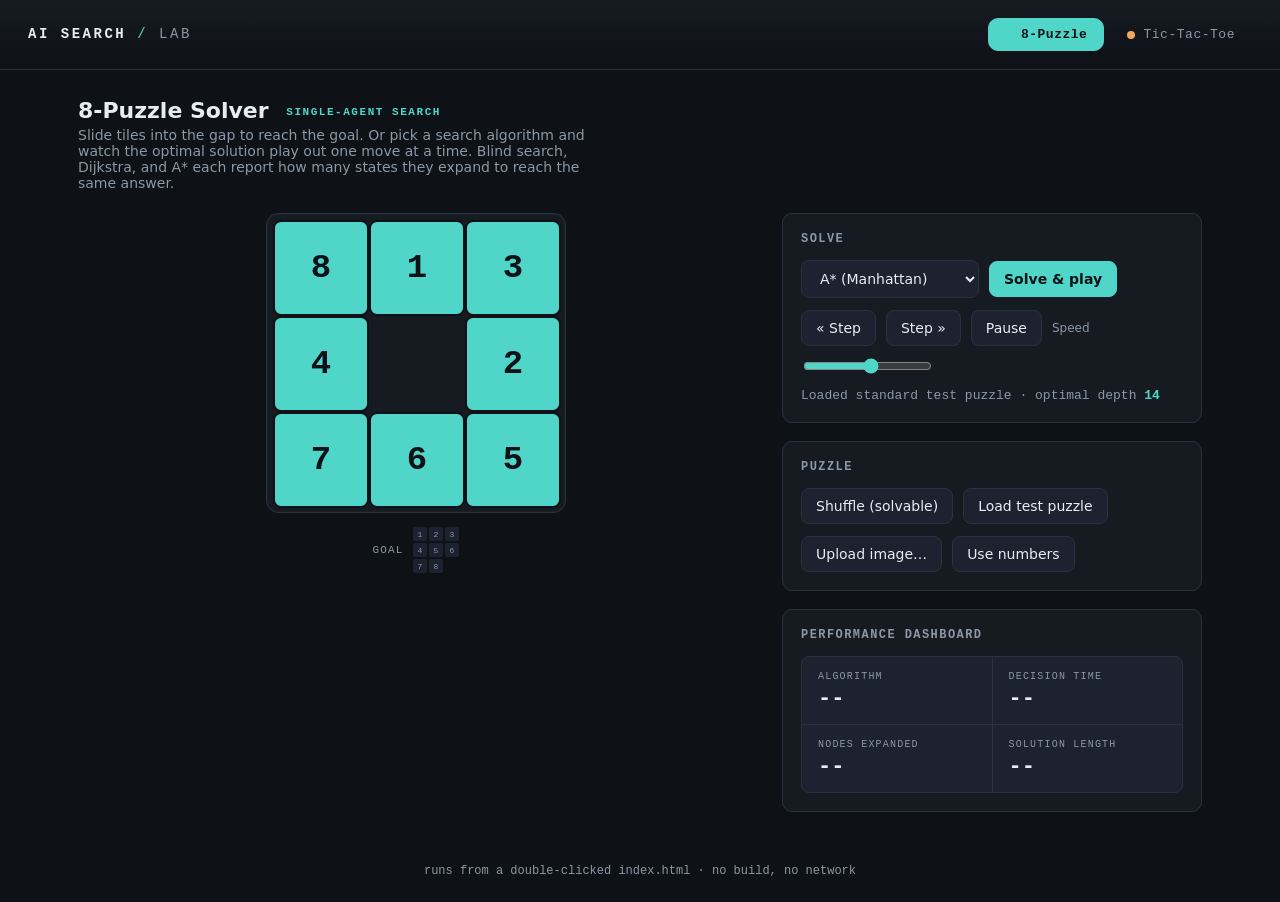
==== index.html @ d5def79c "Initial AI Search Lab project" ====
<!DOCTYPE html>
<html lang="en">
<head>
  <meta charset="utf-8">
  <meta name="viewport" content="width=device-width, initial-scale=1">
  <title>AI Search Lab</title>
  <link rel="stylesheet" href="css/main.css">
  <link rel="stylesheet" href="css/module_a.css">
  <link rel="stylesheet" href="css/module_b.css">
</head>
<body class="theme-a">

  <header class="topbar">
    <div class="brand"><b>AI Search</b> <span class="dot">/</span> Lab</div>
    <nav class="tabs" role="tablist">
      <button class="tab tab-a" role="tab" data-target="module-a" aria-selected="true">
        <span class="swatch"></span>8-Puzzle
      </button>
      <button class="tab tab-b" role="tab" data-target="module-b" aria-selected="false">
        <span class="swatch"></span>Tic-Tac-Toe
      </button>
    </nav>
  </header>

  <!-- ============ MODULE A: 8-PUZZLE ============ -->
  <section class="panel active" id="module-a">
    <h1 class="module-title">8-Puzzle Solver <span class="kind">single-agent search</span></h1>
    <p class="module-sub">
      Slide tiles into the gap to reach the goal. Or pick a search algorithm and watch the
      optimal solution play out one move at a time. Blind search, Dijkstra, and A* each report
      how many states they expand to reach the same answer.
    </p>

    <div class="stage">
      <div class="puzzle-wrap">
        <div class="puzzle-board" aria-label="8-puzzle board"></div>
        <div class="goal-preview">
          goal
          <div class="mini-grid">
            <div>1</div><div>2</div><div>3</div>
            <div>4</div><div>5</div><div>6</div>
            <div>7</div><div>8</div><div class="blank"></div>
          </div>
        </div>
        <div class="solved-banner" id="a-banner"></div>
      </div>

      <div>
        <div class="card">
          <h3>Solve</h3>
          <div class="row">
            <select class="btn" id="a-algo">
              <option value="bfs">Blind search (BFS)</option>
              <option value="dijkstra">Dijkstra</option>
              <option value="astar" selected>A* (Manhattan)</option>
            </select>
            <button class="btn primary" id="a-play">Solve &amp; play</button>
          </div>
          <div class="row">
            <button class="btn" id="a-back">&laquo; Step</button>
            <button class="btn" id="a-step">Step &raquo;</button>
            <button class="btn" id="a-pause">Pause</button>
            <span class="btn-label">Speed</span>
            <input type="range" id="a-speed" min="40" max="680" value="380">
          </div>
          <div class="row"><div class="status" id="a-status"></div></div>
        </div>

        <div class="card">
          <h3>Puzzle</h3>
          <div class="row">
            <button class="btn" id="a-shuffle">Shuffle (solvable)</button>
            <button class="btn" id="a-test">Load test puzzle</button>
          </div>
          <div class="row">
            <button class="btn" id="a-upload">Upload image&hellip;</button>
            <button class="btn" id="a-numbers">Use numbers</button>
            <input type="file" id="a-file" accept="image/png,image/jpeg">
          </div>
        </div>

        <div class="card">
          <h3>Performance dashboard</h3>
          <div id="a-dashboard"></div>
        </div>
      </div>
    </div>
  </section>

  <!-- ============ MODULE B: TIC-TAC-TOE ============ -->
  <section class="panel" id="module-b">
    <h1 class="module-title">Tic-Tac-Toe <span class="kind">adversarial search</span></h1>
    <p class="module-sub">
      Play against a perfect AI, or watch two AIs play each other. The AI uses Minimax or
      Alpha-Beta pruning &mdash; both choose the same move, but the dashboard shows how many
      fewer nodes pruning needs to explore.
    </p>

    <div class="stage">
      <div class="ttt-wrap">
        <div class="ttt-board" aria-label="tic-tac-toe board"></div>
        <div class="ttt-result" id="b-result"></div>
        <div class="legend"><span><span class="x">X</span> moves first</span><span><span class="o">O</span> moves second</span></div>
      </div>

      <div>
        <div class="card">
          <h3>Game</h3>
          <div class="row">
            <span class="btn-label">Mode</span>
            <select class="btn" id="b-mode">
              <option value="hva" selected>Human vs AI</option>
              <option value="ava">AI vs AI</option>
              <option value="hvh">Human vs Human</option>
            </select>
          </div>
          <div class="row">
            <span class="btn-label">AI uses</span>
            <select class="btn" id="b-algo">
              <option value="alphabeta" selected>Alpha-Beta</option>
              <option value="minimax">Minimax</option>
            </select>
            <button class="btn primary" id="b-reset">New game</button>
          </div>
          <div class="row"><div class="status" id="b-status"></div></div>
        </div>

        <div class="card">
          <h3>Performance dashboard</h3>
          <div id="b-dashboard"></div>
        </div>
      </div>
    </div>
  </section>

  <footer class="note">runs from a double-clicked index.html &middot; no build, no network</footer>

  <!-- Classic scripts, loaded in dependency order.
       (No ES modules: those are blocked from file:// in Chrome.) -->
  <script src="js/shared/namespace.js"></script>
  <script src="js/shared/utils.js"></script>
  <script src="js/shared/priority_queue.js"></script>
  <script src="js/shared/dashboard.js"></script>

  <script src="js/module_a/puzzle.js"></script>
  <script src="js/module_a/solvers/_common.js"></script>
  <script src="js/module_a/solvers/bfs.js"></script>
  <script src="js/module_a/solvers/dijkstra.js"></script>
  <script src="js/module_a/solvers/astar.js"></script>
  <script src="js/module_a/image_slicer.js"></script>
  <script src="js/module_a/animation.js"></script>
  <script src="js/module_a/ui_a.js"></script>

  <script src="js/module_b/game.js"></script>
  <script src="js/module_b/minimax.js"></script>
  <script src="js/module_b/alphabeta.js"></script>
  <script src="js/module_b/ui_b.js"></script>

  <script src="js/app.js"></script>
</body>
</html>
---- css/main.css ----
/* ============================================================
   AI Search Lab — shared shell & design system
   Instrument-panel aesthetic. Two accents encode search type:
   phosphor-cyan = Module A (planning toward a goal),
   amber = Module B (planning against an opponent).
   The active module sets --accent via a body theme class.
   ============================================================ */

:root {
  --ink:        #0E1116;
  --surface:    #161B22;
  --surface-2:  #1C2230;
  --border:     #2A323D;
  --text:       #E6EDF3;
  --muted:      #8B98A5;
  --accent-a:   #4FD6C8;  /* Module A — phosphor cyan */
  --accent-b:   #F0A85C;  /* Module B — amber */
  --danger:     #F2667C;
  --accent:     var(--accent-a); /* overridden by theme class */

  --mono: ui-monospace, "SF Mono", SFMono-Regular, Menlo, Consolas, "Liberation Mono", monospace;
  --sans: system-ui, -apple-system, "Segoe UI", Roboto, Helvetica, Arial, sans-serif;

  --r: 10px;
  --gap: 16px;
}

body.theme-a { --accent: var(--accent-a); }
body.theme-b { --accent: var(--accent-b); }

* { box-sizing: border-box; }

html, body {
  margin: 0;
  background: var(--ink);
  color: var(--text);
  font-family: var(--sans);
  -webkit-font-smoothing: antialiased;
}

/* ---- top bar / tabs ---- */
.topbar {
  display: flex; align-items: baseline; gap: 24px;
  padding: 18px 28px;
  border-bottom: 1px solid var(--border);
  background: linear-gradient(180deg, var(--surface) 0%, var(--ink) 100%);
}
.brand {
  font-family: var(--mono);
  font-size: 14px; letter-spacing: 0.18em; text-transform: uppercase;
  color: var(--muted);
}
.brand b { color: var(--text); font-weight: 600; }
.brand .dot { color: var(--accent); }

.tabs { display: flex; gap: 6px; margin-left: auto; }
.tab {
  font-family: var(--mono);
  font-size: 13px; letter-spacing: 0.04em;
  background: transparent; color: var(--muted);
  border: 1px solid transparent; border-radius: var(--r);
  padding: 8px 16px; cursor: pointer;
  transition: color .15s, border-color .15s, background .15s;
}
.tab:hover { color: var(--text); }
.tab[aria-selected="true"] {
  color: var(--ink); background: var(--accent);
  border-color: var(--accent); font-weight: 600;
}
.tab .swatch {
  display: inline-block; width: 8px; height: 8px; border-radius: 50%;
  margin-right: 8px; vertical-align: middle;
}
.tab.tab-a .swatch { background: var(--accent-a); }
.tab.tab-b .swatch { background: var(--accent-b); }

/* ---- layout ---- */
.panel { display: none; padding: 28px; max-width: 1180px; margin: 0 auto; }
.panel.active { display: block; }

.stage {
  display: grid;
  grid-template-columns: minmax(280px, 1fr) minmax(320px, 420px);
  gap: 28px;
  align-items: start;
}
@media (max-width: 880px) { .stage { grid-template-columns: 1fr; } }

.module-title { margin: 0 0 4px; font-size: 22px; font-weight: 650; }
.module-sub { margin: 0 0 22px; color: var(--muted); font-size: 14px; max-width: 60ch; }
.module-title .kind {
  font-family: var(--mono); font-size: 11px; letter-spacing: .14em;
  text-transform: uppercase; color: var(--accent); margin-left: 10px;
  vertical-align: middle;
}

/* ---- cards ---- */
.card {
  background: var(--surface);
  border: 1px solid var(--border);
  border-radius: var(--r);
  padding: 18px;
}
.card + .card { margin-top: 18px; }
.card h3 {
  margin: 0 0 14px; font-size: 12px; letter-spacing: .12em;
  text-transform: uppercase; color: var(--muted); font-family: var(--mono);
}

/* ---- controls ---- */
.row { display: flex; flex-wrap: wrap; gap: 10px; align-items: center; }
.row + .row { margin-top: 12px; }

button.btn, select.btn {
  font-family: var(--sans); font-size: 14px;
  background: var(--surface-2); color: var(--text);
  border: 1px solid var(--border); border-radius: 8px;
  padding: 9px 14px; cursor: pointer;
  transition: border-color .15s, background .15s, transform .05s;
}
button.btn:hover, select.btn:hover { border-color: var(--accent); }
button.btn:active { transform: translateY(1px); }
button.btn:disabled { opacity: .4; cursor: not-allowed; }
button.btn.primary {
  background: var(--accent); color: var(--ink);
  border-color: var(--accent); font-weight: 600;
}
button.btn.primary:hover { filter: brightness(1.08); }
.btn-label { font-size: 12px; color: var(--muted); margin-right: 4px; }

input[type="range"] { accent-color: var(--accent); }
input[type="file"] { display: none; }

/* ---- dashboard (shared signature component) ---- */
.dashboard {
  display: grid; grid-template-columns: repeat(2, 1fr); gap: 1px;
  background: var(--border); border: 1px solid var(--border);
  border-radius: 8px; overflow: hidden;
}
.dash-cell { background: var(--surface-2); padding: 14px 16px; }
.dash-label {
  font-family: var(--mono); font-size: 10px; letter-spacing: .12em;
  text-transform: uppercase; color: var(--muted); margin-bottom: 6px;
}
.dash-value {
  font-family: var(--mono); font-size: 22px; font-weight: 600;
  color: var(--text); line-height: 1; word-break: break-word;
}
.dash-value.flash { animation: flash .5s ease-out; }
@keyframes flash {
  0% { color: var(--accent); text-shadow: 0 0 12px var(--accent); }
  100% { color: var(--text); text-shadow: none; }
}

.status {
  font-family: var(--mono); font-size: 13px; color: var(--muted);
  min-height: 1.2em;
}
.status b { color: var(--accent); }

footer.note {
  text-align: center; color: var(--muted); font-size: 12px;
  padding: 24px; font-family: var(--mono);
}

@media (prefers-reduced-motion: reduce) {
  * { transition: none !important; animation: none !important; }
}
---- css/module_a.css ----
/* ============================================================
   Module A — 8-Puzzle board & sliding tiles
   ============================================================ */

.puzzle-wrap { display: flex; flex-direction: column; align-items: center; }

.puzzle-board {
  --cell: 96px;
  position: relative;
  width: calc(var(--cell) * 3 + 12px);
  height: calc(var(--cell) * 3 + 12px);
  background: var(--surface);
  border: 1px solid var(--border);
  border-radius: 12px;
  padding: 6px;
  box-shadow: inset 0 0 0 1px rgba(255,255,255,0.02);
}
@media (max-width: 420px) { .puzzle-board { --cell: 84px; } }

.tile {
  position: absolute;
  width: var(--cell); height: var(--cell);
  /* tiles are positioned by translate; the 6px = board padding */
  top: 6px; left: 6px;
  display: flex; align-items: center; justify-content: center;
  font-family: var(--mono); font-size: 34px; font-weight: 600;
  color: var(--ink);
  background: var(--accent-a);
  border-radius: 8px;
  border: 2px solid var(--ink);
  background-size: cover; background-position: center;
  cursor: pointer; user-select: none;
  transition: transform .18s cubic-bezier(.4,.0,.2,1), box-shadow .15s;
  will-change: transform;
}
.tile.image { color: transparent; }
.tile.movable:hover { box-shadow: 0 0 0 2px var(--accent-a), 0 0 16px rgba(79,214,200,.4); }
.tile.locked { cursor: default; }
.puzzle-board.no-anim .tile { transition: none; }
.tile .num-badge {
  position: absolute; bottom: 4px; right: 6px;
  font-size: 12px; color: var(--ink);
  background: rgba(255,255,255,.7); border-radius: 4px; padding: 0 4px;
}

.goal-preview {
  margin-top: 14px; display: flex; align-items: center; gap: 10px;
  color: var(--muted); font-family: var(--mono); font-size: 11px;
  letter-spacing: .1em; text-transform: uppercase;
}
.mini-grid {
  display: grid; grid-template-columns: repeat(3, 14px);
  grid-template-rows: repeat(3, 14px); gap: 2px;
}
.mini-grid div {
  background: var(--surface-2); border-radius: 2px;
  font-size: 8px; color: var(--muted);
  display: flex; align-items: center; justify-content: center;
}
.mini-grid div.blank { background: transparent; }

.solved-banner {
  margin-top: 14px; font-family: var(--mono); font-size: 13px;
  color: var(--accent-a); letter-spacing: .08em;
  opacity: 0; transition: opacity .3s;
}
.solved-banner.show { opacity: 1; }
---- css/module_b.css ----
/* ============================================================
   Module B — Tic-Tac-Toe board
   ============================================================ */

.ttt-wrap { display: flex; flex-direction: column; align-items: center; }

.ttt-board {
  display: grid;
  grid-template-columns: repeat(3, 96px);
  grid-template-rows: repeat(3, 96px);
  gap: 8px;
  background: var(--border);
  padding: 8px;
  border-radius: 12px;
  border: 1px solid var(--border);
}
@media (max-width: 420px) { .ttt-board { grid-template-columns: repeat(3, 84px); grid-template-rows: repeat(3, 84px); } }

.ttt-cell {
  background: var(--surface);
  border-radius: 8px;
  display: flex; align-items: center; justify-content: center;
  font-family: var(--mono); font-size: 52px; font-weight: 700;
  cursor: pointer;
  transition: background .15s, box-shadow .15s, transform .05s;
}
.ttt-cell:hover.clickable { background: var(--surface-2); box-shadow: 0 0 0 2px var(--accent-b); }
.ttt-cell.x { color: var(--accent-b); }
.ttt-cell.o { color: var(--accent-a); }
.ttt-cell.win { background: rgba(240,168,92,.18); box-shadow: inset 0 0 0 2px var(--accent-b); }
.ttt-cell.placed { animation: pop .18s ease-out; }
@keyframes pop { from { transform: scale(.6); opacity: .2; } to { transform: scale(1); opacity: 1; } }

.ttt-result {
  margin-top: 16px; font-family: var(--mono); font-size: 16px;
  letter-spacing: .06em; min-height: 1.4em; color: var(--text);
}
.ttt-result .x { color: var(--accent-b); }
.ttt-result .o { color: var(--accent-a); }

.legend {
  display: flex; gap: 18px; margin-top: 12px;
  font-family: var(--mono); font-size: 12px; color: var(--muted);
}
.legend .x { color: var(--accent-b); }
.legend .o { color: var(--accent-a); }
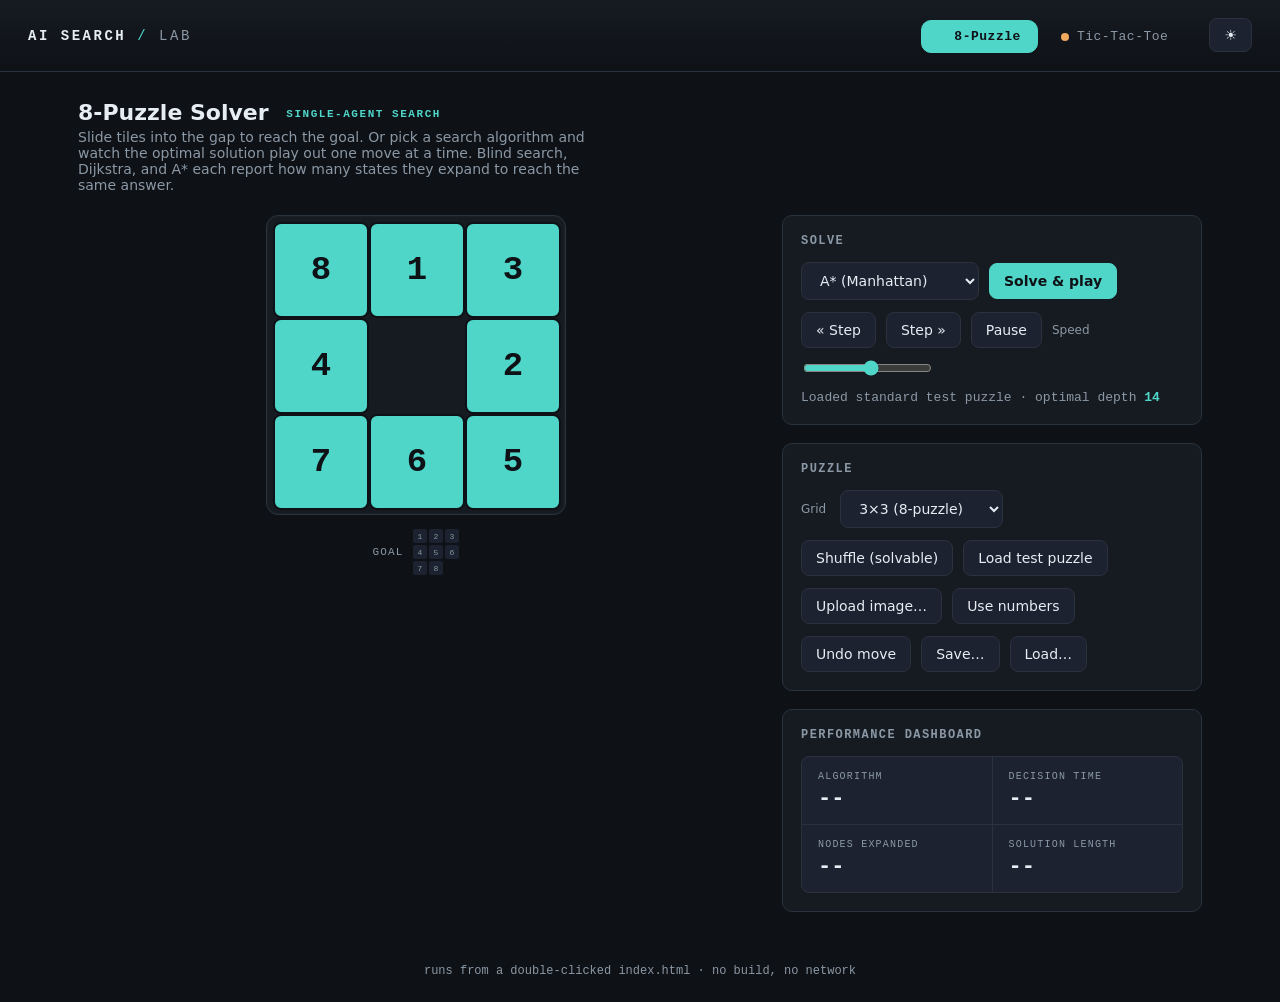
==== commit 905a2459: "greedy and ids implemented plus dark white mode added" ====
--- a/index.html
+++ b/index.html
@@ -4,6 +4,8 @@
   <meta charset="utf-8">
   <meta name="viewport" content="width=device-width, initial-scale=1">
   <title>AI Search Lab</title>
+  <!-- Apply saved theme before CSS paints to prevent a flash of dark mode -->
+  <script>if(localStorage.getItem('lab-theme')==='light')document.documentElement.classList.add('light');</script>
   <link rel="stylesheet" href="css/main.css">
   <link rel="stylesheet" href="css/module_a.css">
   <link rel="stylesheet" href="css/module_b.css">
@@ -20,6 +22,7 @@
         <span class="swatch"></span>Tic-Tac-Toe
       </button>
     </nav>
+    <button class="btn theme-toggle" id="theme-btn" aria-label="Toggle light / dark mode" title="Switch to light mode">&#9728;</button>
   </header>
 
   <!-- ============ MODULE A: 8-PUZZLE ============ -->
@@ -53,6 +56,8 @@
               <option value="bfs">Blind search (BFS)</option>
               <option value="dijkstra">Dijkstra</option>
               <option value="astar" selected>A* (Manhattan)</option>
+              <option value="greedy">Greedy Best-First</option>
+              <option value="idastar">IDA*</option>
             </select>
             <button class="btn primary" id="a-play">Solve &amp; play</button>
           </div>
@@ -69,6 +74,13 @@
         <div class="card">
           <h3>Puzzle</h3>
           <div class="row">
+            <span class="btn-label">Grid</span>
+            <select class="btn" id="a-size">
+              <option value="3" selected>3&times;3 (8-puzzle)</option>
+              <option value="4">4&times;4 (15-puzzle)</option>
+            </select>
+          </div>
+          <div class="row">
             <button class="btn" id="a-shuffle">Shuffle (solvable)</button>
             <button class="btn" id="a-test">Load test puzzle</button>
           </div>
@@ -76,6 +88,12 @@
             <button class="btn" id="a-upload">Upload image&hellip;</button>
             <button class="btn" id="a-numbers">Use numbers</button>
             <input type="file" id="a-file" accept="image/png,image/jpeg">
+          </div>
+          <div class="row">
+            <button class="btn" id="a-undo">Undo move</button>
+            <button class="btn" id="a-save">Save&hellip;</button>
+            <button class="btn" id="a-load-btn">Load&hellip;</button>
+            <input type="file" id="a-load-file" accept=".json,application/json">
           </div>
         </div>
 
@@ -107,6 +125,13 @@
         <div class="card">
           <h3>Game</h3>
           <div class="row">
+            <span class="btn-label">Board</span>
+            <select class="btn" id="b-size">
+              <option value="3" selected>3&times;3 classic</option>
+              <option value="4">4&times;4 (k=4)</option>
+            </select>
+          </div>
+          <div class="row">
             <span class="btn-label">Mode</span>
             <select class="btn" id="b-mode">
               <option value="hva" selected>Human vs AI</option>
@@ -114,13 +139,38 @@
               <option value="hvh">Human vs Human</option>
             </select>
           </div>
-          <div class="row">
+          <div class="row" id="b-side-row">
+            <span class="btn-label">You play</span>
+            <select class="btn" id="b-side">
+              <option value="X">X &mdash; go first</option>
+              <option value="O">O &mdash; go second</option>
+            </select>
+          </div>
+          <div class="row" id="b-algo-row">
             <span class="btn-label">AI uses</span>
             <select class="btn" id="b-algo">
               <option value="alphabeta" selected>Alpha-Beta</option>
               <option value="minimax">Minimax</option>
             </select>
+          </div>
+          <div class="row" id="b-algo-ava-row" style="display:none">
+            <span class="btn-label">X uses</span>
+            <select class="btn" id="b-algo-x">
+              <option value="alphabeta" selected>Alpha-Beta</option>
+              <option value="minimax">Minimax</option>
+            </select>
+            <span class="btn-label">O uses</span>
+            <select class="btn" id="b-algo-o">
+              <option value="alphabeta">Alpha-Beta</option>
+              <option value="minimax">Minimax</option>
+            </select>
+          </div>
+          <div class="row">
             <button class="btn primary" id="b-reset">New game</button>
+            <button class="btn" id="b-undo">Undo</button>
+            <button class="btn" id="b-save">Save&hellip;</button>
+            <button class="btn" id="b-load-btn">Load&hellip;</button>
+            <input type="file" id="b-load-file" accept=".json,application/json">
           </div>
           <div class="row"><div class="status" id="b-status"></div></div>
         </div>
@@ -147,6 +197,8 @@
   <script src="js/module_a/solvers/bfs.js"></script>
   <script src="js/module_a/solvers/dijkstra.js"></script>
   <script src="js/module_a/solvers/astar.js"></script>
+  <script src="js/module_a/solvers/greedy.js"></script>
+  <script src="js/module_a/solvers/idastar.js"></script>
   <script src="js/module_a/image_slicer.js"></script>
   <script src="js/module_a/animation.js"></script>
   <script src="js/module_a/ui_a.js"></script>
--- a/css/main.css
+++ b/css/main.css
@@ -17,12 +17,24 @@
   --accent-b:   #F0A85C;  /* Module B — amber */
   --danger:     #F2667C;
   --accent:     var(--accent-a); /* overridden by theme class */
+  --on-accent:  var(--ink);     /* text drawn ON an accent-colored surface */
 
   --mono: ui-monospace, "SF Mono", SFMono-Regular, Menlo, Consolas, "Liberation Mono", monospace;
   --sans: system-ui, -apple-system, "Segoe UI", Roboto, Helvetica, Arial, sans-serif;
 
   --r: 10px;
   --gap: 16px;
+}
+
+/* ---- light mode overrides ---- */
+html.light {
+  --ink:       #F0F4F8;
+  --surface:   #FFFFFF;
+  --surface-2: #EEF1F5;
+  --border:    #D0D7DE;
+  --text:      #1F2328;
+  --muted:     #57606A;
+  --on-accent: #111827;  /* always-dark text on coloured buttons */
 }
 
 body.theme-a { --accent: var(--accent-a); }
@@ -64,7 +76,7 @@
 }
 .tab:hover { color: var(--text); }
 .tab[aria-selected="true"] {
-  color: var(--ink); background: var(--accent);
+  color: var(--on-accent); background: var(--accent);
   border-color: var(--accent); font-weight: 600;
 }
 .tab .swatch {
@@ -122,7 +134,7 @@
 button.btn:active { transform: translateY(1px); }
 button.btn:disabled { opacity: .4; cursor: not-allowed; }
 button.btn.primary {
-  background: var(--accent); color: var(--ink);
+  background: var(--accent); color: var(--on-accent);
   border-color: var(--accent); font-weight: 600;
 }
 button.btn.primary:hover { filter: brightness(1.08); }
@@ -163,6 +175,14 @@
   padding: 24px; font-family: var(--mono);
 }
 
+/* ---- theme toggle button ---- */
+.theme-toggle {
+  font-size: 17px;
+  padding: 6px 10px;
+  line-height: 1;
+  flex-shrink: 0;
+}
+
 @media (prefers-reduced-motion: reduce) {
   * { transition: none !important; animation: none !important; }
 }
--- a/css/module_a.css
+++ b/css/module_a.css
@@ -15,7 +15,16 @@
   padding: 6px;
   box-shadow: inset 0 0 0 1px rgba(255,255,255,0.02);
 }
+/* 4×4 (15-puzzle) overrides */
+.puzzle-board.size-4 {
+  --cell: 72px;
+  width:  calc(var(--cell) * 4 + 12px);
+  height: calc(var(--cell) * 4 + 12px);
+}
 @media (max-width: 420px) { .puzzle-board { --cell: 84px; } }
+@media (max-width: 420px) { .puzzle-board.size-4 { --cell: 60px; } }
+
+.puzzle-board.size-4 .tile { font-size: 24px; }
 
 .tile {
   position: absolute;
@@ -24,10 +33,10 @@
   top: 6px; left: 6px;
   display: flex; align-items: center; justify-content: center;
   font-family: var(--mono); font-size: 34px; font-weight: 600;
-  color: var(--ink);
+  color: var(--on-accent);
   background: var(--accent-a);
   border-radius: 8px;
-  border: 2px solid var(--ink);
+  border: 2px solid var(--on-accent);
   background-size: cover; background-position: center;
   cursor: pointer; user-select: none;
   transition: transform .18s cubic-bezier(.4,.0,.2,1), box-shadow .15s;
@@ -39,7 +48,7 @@
 .puzzle-board.no-anim .tile { transition: none; }
 .tile .num-badge {
   position: absolute; bottom: 4px; right: 6px;
-  font-size: 12px; color: var(--ink);
+  font-size: 12px; color: var(--on-accent);
   background: rgba(255,255,255,.7); border-radius: 4px; padding: 0 4px;
 }
 
--- a/css/module_b.css
+++ b/css/module_b.css
@@ -14,7 +14,14 @@
   border-radius: 12px;
   border: 1px solid var(--border);
 }
+/* 4×4 board overrides */
+.ttt-board.size-4 {
+  grid-template-columns: repeat(4, 72px);
+  grid-template-rows:    repeat(4, 72px);
+}
+.ttt-board.size-4 .ttt-cell { font-size: 38px; }
 @media (max-width: 420px) { .ttt-board { grid-template-columns: repeat(3, 84px); grid-template-rows: repeat(3, 84px); } }
+@media (max-width: 420px) { .ttt-board.size-4 { grid-template-columns: repeat(4, 60px); grid-template-rows: repeat(4, 60px); } }
 
 .ttt-cell {
   background: var(--surface);
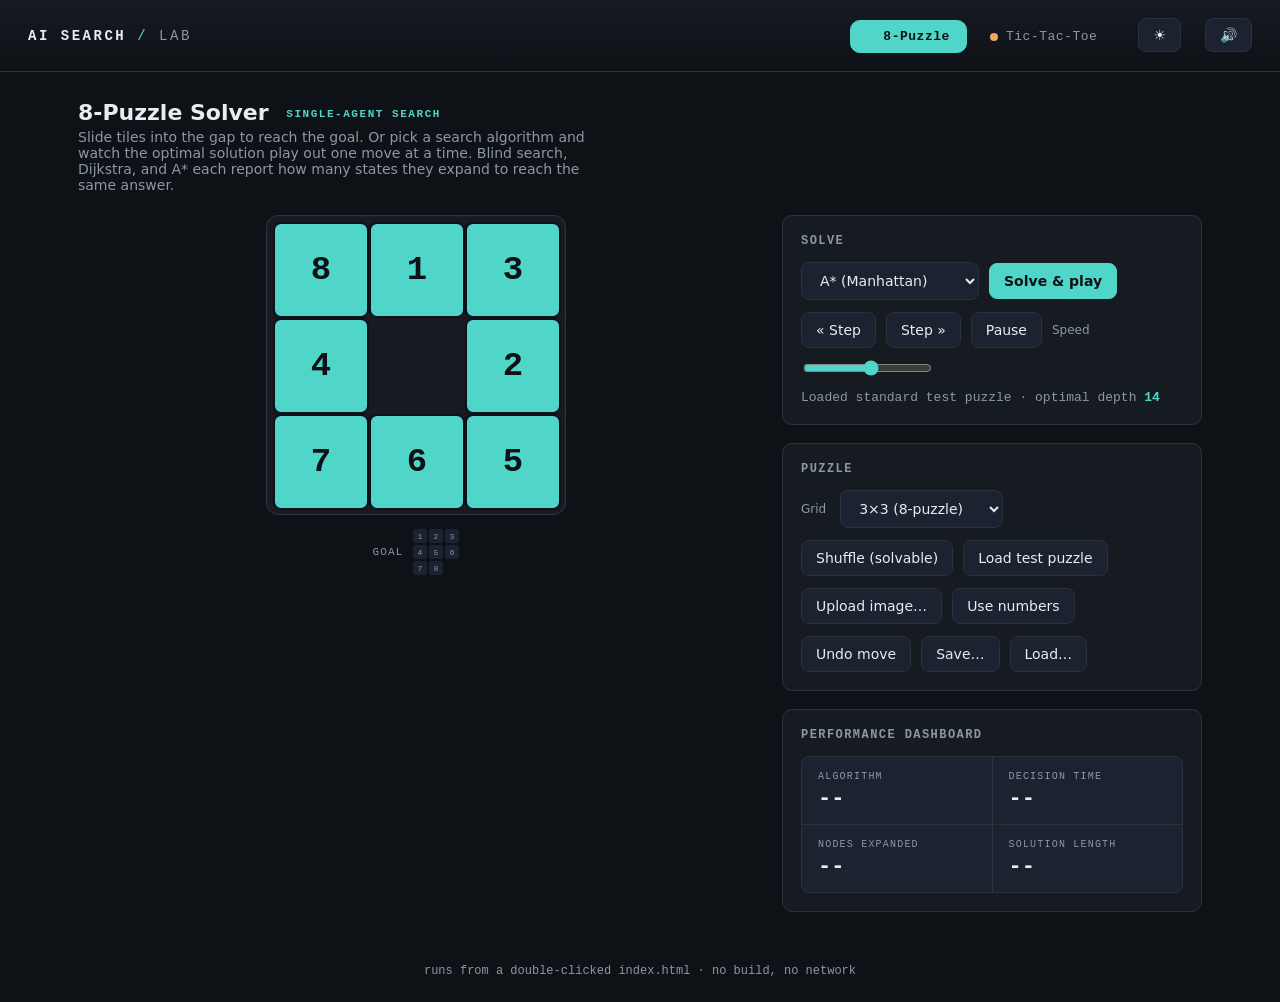
==== commit 4027e35b: "Sound added" ====
--- a/index.html
+++ b/index.html
@@ -23,6 +23,7 @@
       </button>
     </nav>
     <button class="btn theme-toggle" id="theme-btn" aria-label="Toggle light / dark mode" title="Switch to light mode">&#9728;</button>
+    <button class="btn theme-toggle" id="mute-btn" aria-label="Toggle sound" title="Mute sounds">&#128266;</button>
   </header>
 
   <!-- ============ MODULE A: 8-PUZZLE ============ -->
@@ -191,6 +192,7 @@
   <script src="js/shared/utils.js"></script>
   <script src="js/shared/priority_queue.js"></script>
   <script src="js/shared/dashboard.js"></script>
+  <script src="js/shared/sounds.js"></script>
 
   <script src="js/module_a/puzzle.js"></script>
   <script src="js/module_a/solvers/_common.js"></script>
